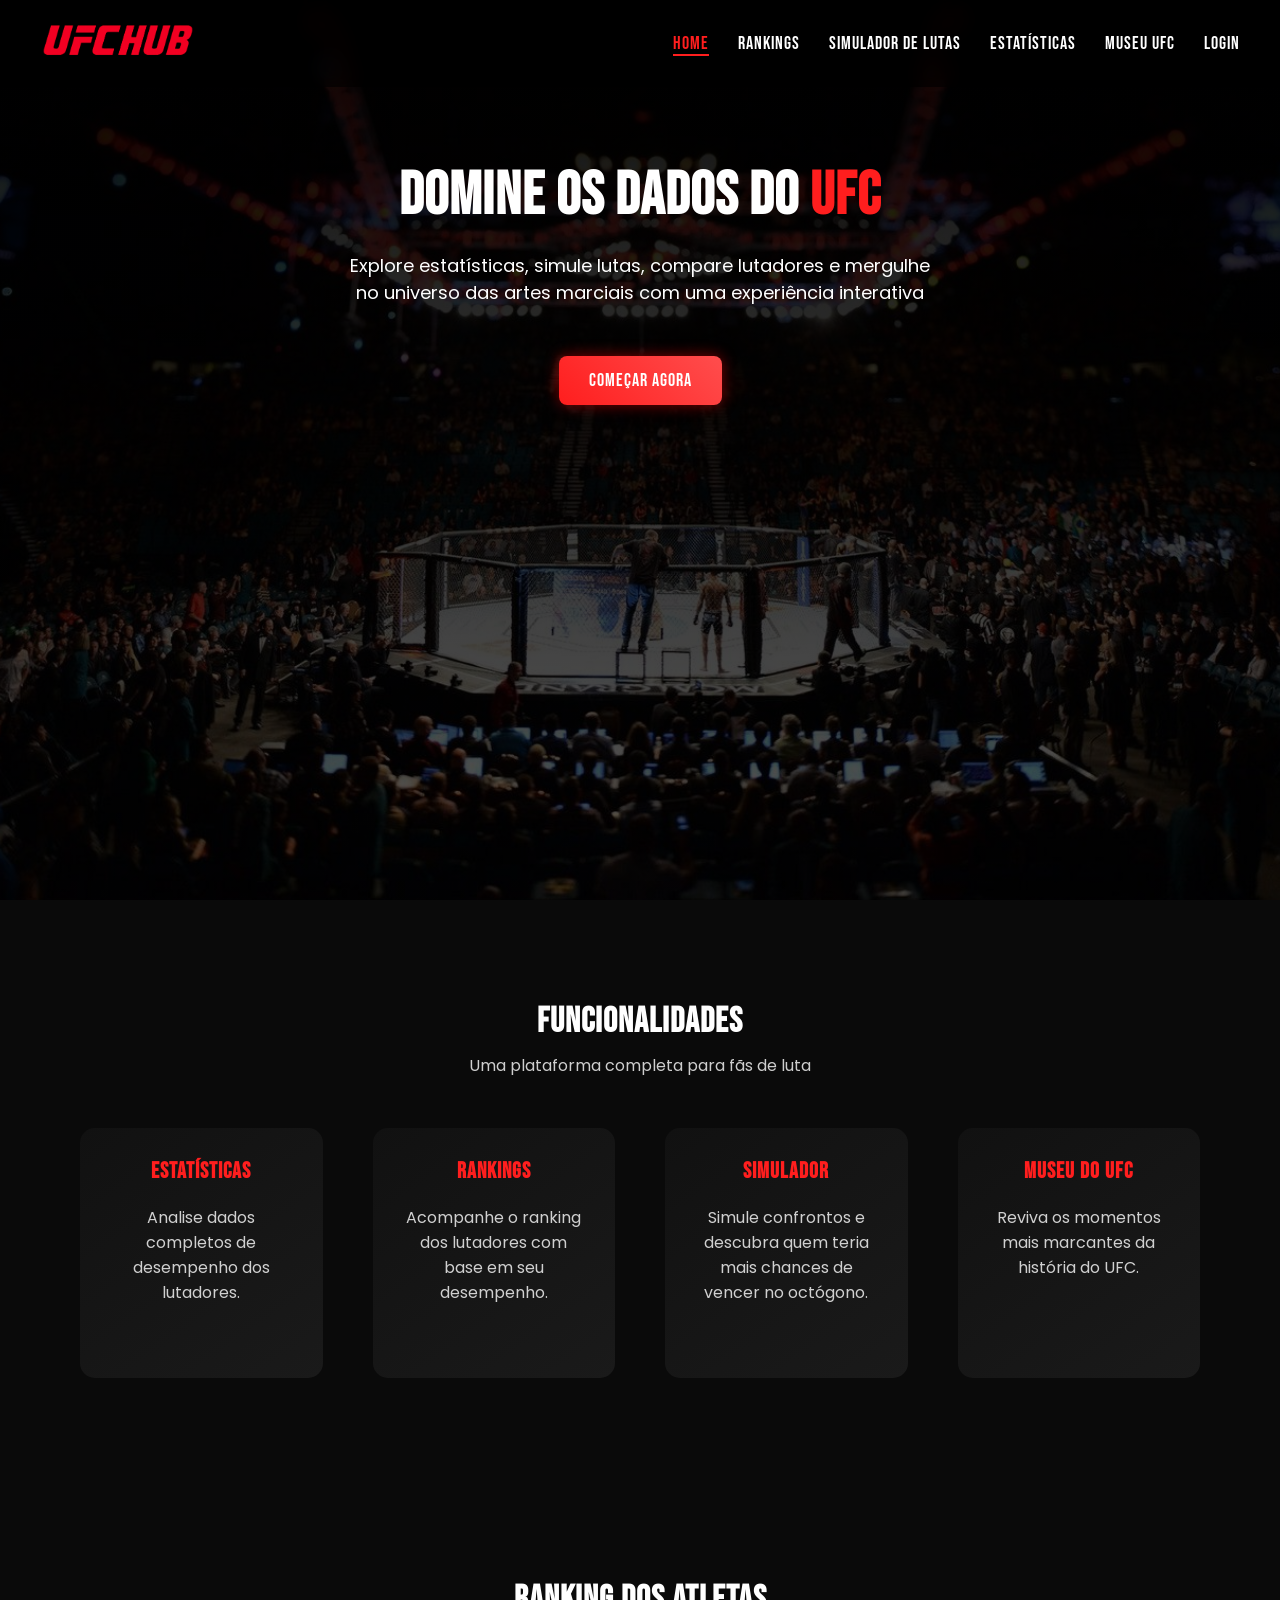
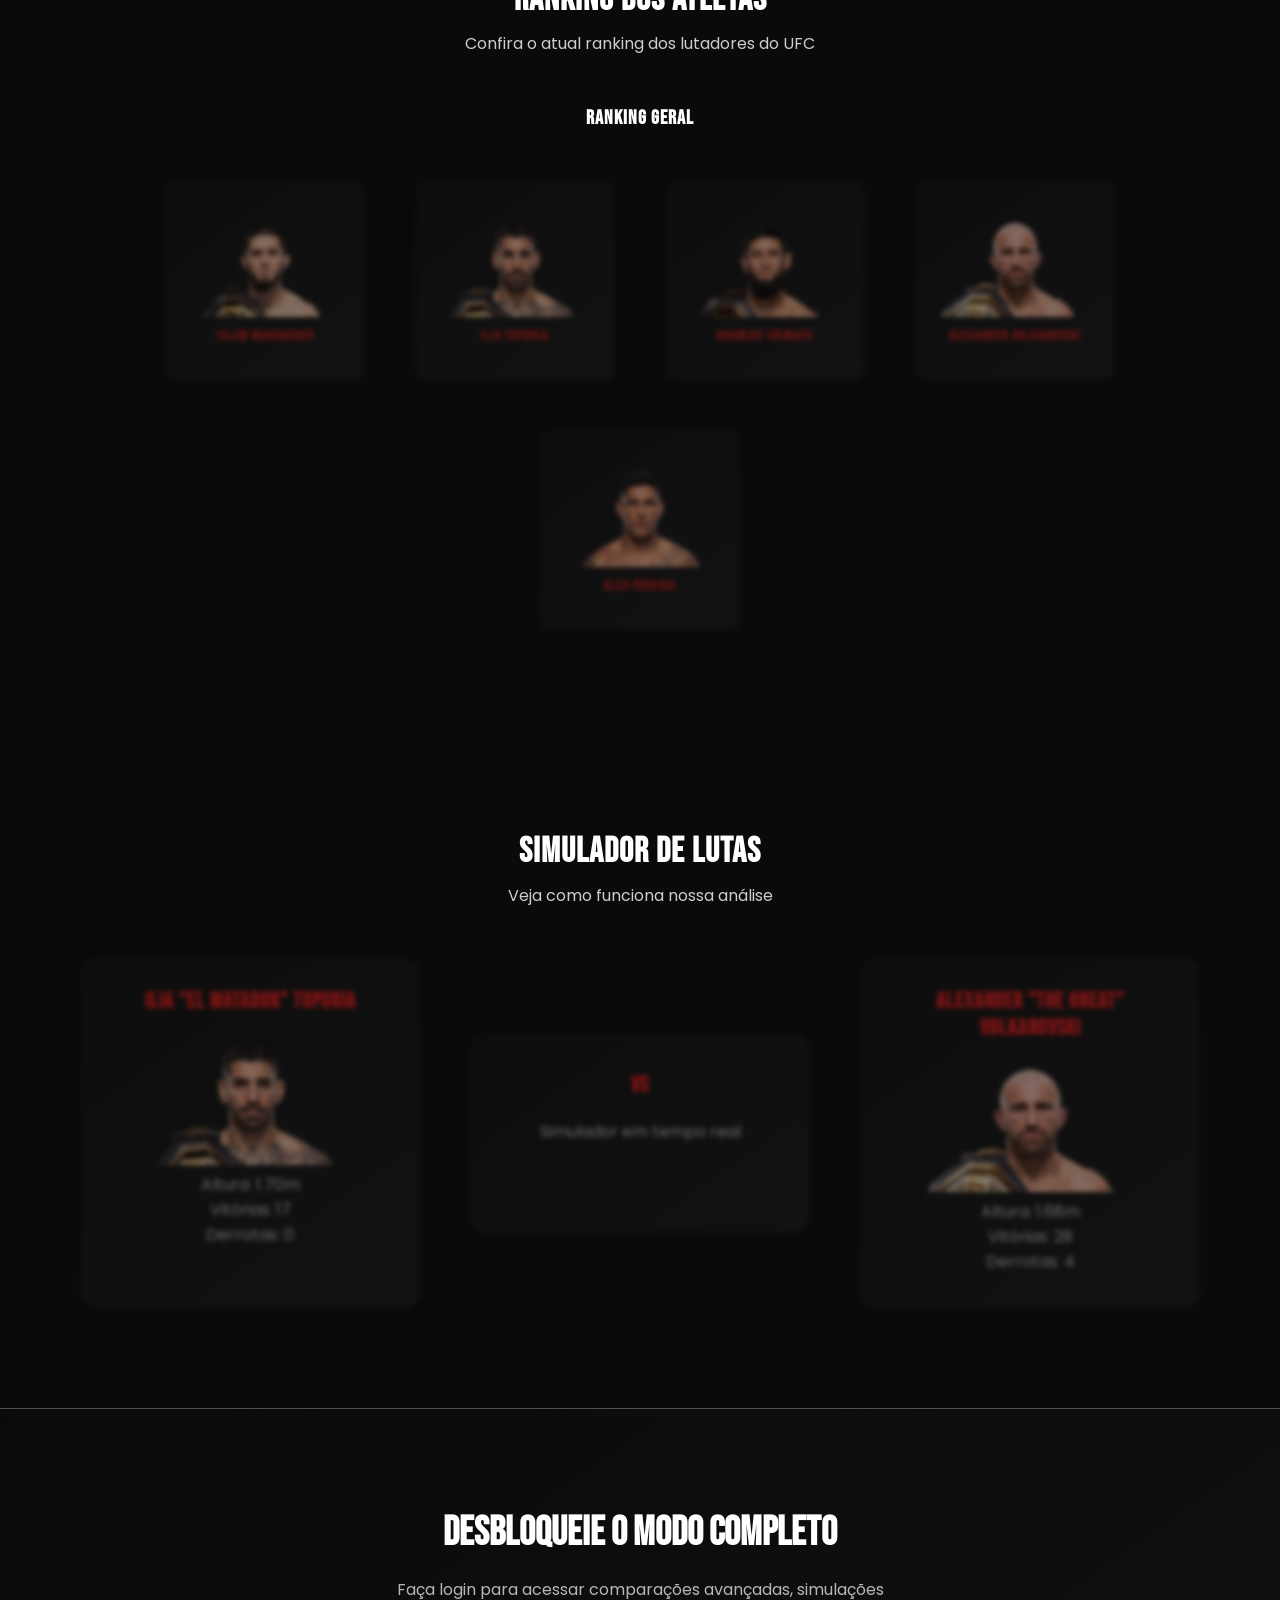
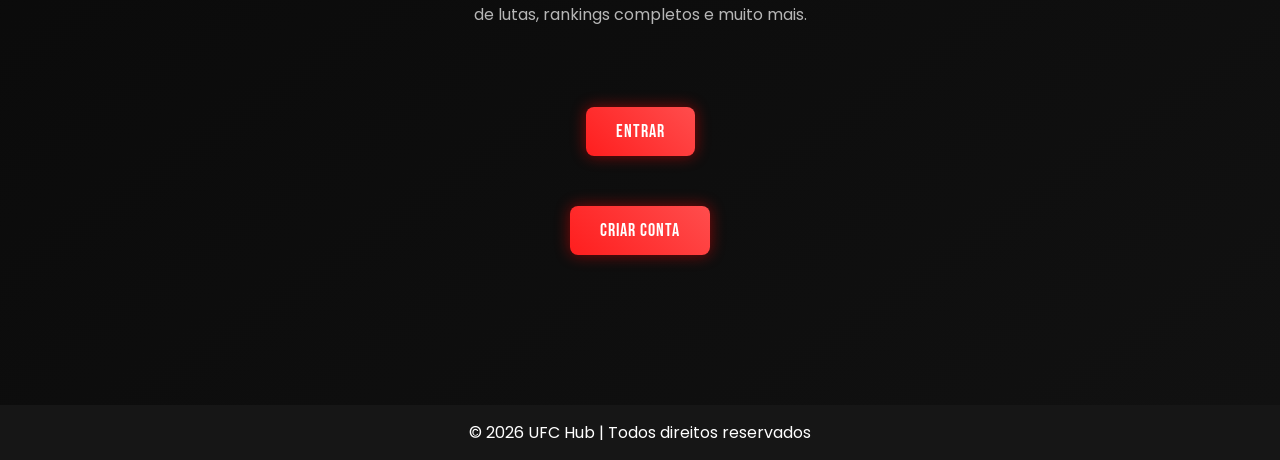
==== public/index.html @ 9c7644bb "Integração com API Web-Data-Viz e Desenvolvimento da Página de Atleta" ====
<!DOCTYPE html>
<html lang="pt-br">

<head>
    <meta charset="UTF-8">
    <meta name="viewport" content="width=device-width, initial-scale=1.0">
    <link rel="stylesheet" href="css/global.css">
    <link rel="stylesheet" href="css/header.css">
    <link rel="stylesheet" href="css/home.css">
    <link rel="stylesheet" href="css/footer.css">
    <!-- <link href="https://fonts.googleapis.com/css2?family=Bebas+Neue&display=swap" rel="stylesheet"> -->
    <title>UFC Hub</title>
</head>

<body>
    <header class="header">
        <a href="#">
            <img src="assets/ufchub-logo.png" class="logo">
        </a>
        <nav>
            <a href="#"><span class="active">Home</span></a>
            <a href="ranking.html">Rankings</a>
            <a href="#">Simulador de Lutas</a>
            <a href="#">Estatísticas</a>
            <a href="#">Museu UFC</a>
            <a href="login.html">Login</a>
        </nav>
    </header>
    <section class="banner">
        <div class="banner-content">
            <h1>Domine os dados do <span>UFC</span></h1>
            <p>Explore estatísticas, simule lutas, compare lutadores e mergulhe no universo das artes marciais com
                uma experiência interativa</p>
            <button class="btn">Começar agora</button>
        </div>
    </section>
    <section class="section features">
        <h2>Funcionalidades</h2>
        <p>Uma plataforma completa para fãs de luta</p>
        <div class="cards">
            <div class="card">
                <h3>Estatísticas</h3>
                <p>Analise dados completos de desempenho dos lutadores.</p>
            </div>
            <div class="card">
                <h3>Rankings</h3>
                <p>Acompanhe o ranking dos lutadores com base em seu desempenho.</p>
            </div>
            <div class="card">
                <h3>Simulador</h3>
                <p>Simule confrontos e descubra quem teria mais chances de vencer no octógono.</p>
            </div>
            <div class="card">
                <h3>Museu do UFC</h3>
                <p>Reviva os momentos mais marcantes da história do UFC.</p>
            </div>
        </div>
    </section>
    <section class="section ranking">
        <h2>Ranking dos atletas</h2>
        <p>Confira o atual ranking dos lutadores do UFC</p>
        <h3>Ranking Geral</h3>
        <div class="list locked">
            <ul>
                <li>
                    <img src="assets/atletas/perfil-makhachev.avif" alt="Foto Makhachev">
                    <span>Islam Makhachev</span>
                </li>
                <li>
                    <img src="assets/atletas/perfil-topuria.avif" alt="Foto Topuria">
                    <span>Ilia Topuria</span>
                </li>
                <li>
                    <img src="assets/atletas/perfil-chimaev.avif" alt="Foto Chimaev">
                    <span>Khamzat Chimaev</span>
                </li>
                <li>
                    <img src="assets/atletas/perfil-volkanovski.avif" alt="Foto Volkanovski">
                    <span>Alexander Volkanovski</span>
                </li>
                <li>
                    <img src="assets/atletas/perfil-poatan.avif" alt="Foto Poatan">
                    <span>Alex Pereira</span>
                </li>
            </ul>
        </div>
    </section>
    <section class="section comparison">
        <h2>Simulador de lutas</h2>
        <p>Veja como funciona nossa análise</p>

        <div class="cards locked">
            <div class="card">
                <h3>Ilia "El Matador" Topuria</h3>
                <img src="assets/atletas/perfil-topuria.avif" alt="Perfil Topuria">
                <p>Altura: 1.70m<br>Vitórias: 17<br>Derrotas: 0</p>
            </div>
            <div class="card vs-card">
                <h3>VS</h3>
                <p>Simulador em tempo real</p>
            </div>
            <div class="card">
                <h3>Alexander "The Great" Volkanovski</h3>
                <img src="assets/atletas/perfil-volkanovski.avif" alt="Perfil Volkanovski">
                <p>Altura: 1.68m<br>Vitórias: 28<br>Derrotas: 4</p>
            </div>
        </div>
    </section>
    <section class="cta">
        <h2>Desbloqueie o modo completo</h2>
        <p>
            Faça login para acessar comparações avançadas, simulações de lutas,
            rankings completos e muito mais.
        </p>

        <button class="btn" onclick="irParaLogin()">Entrar</button>
        <button class="btn" onclick="irParaCadastro()">Criar Conta</button>
    </section>
    <footer class="footer">
        <p>© 2026 UFC Hub | Todos direitos reservados</p>
    </footer>
</body>

</html>
<script>
    function irParaLogin() {
        window.location.href = "login.html";
    }
    function irParaCadastro() {
        window.location.href = "cadastro.html";
    }
</script>
---- public/css/global.css ----
@import url('https://fonts.googleapis.com/css2?family=Poppins:wght@300;400;600&display=swap');

@font-face {
    font-family: 'Bebas Neue';
    src: url('font/BebasNeue-Regular.ttf') format('truetype');
}

* {
    margin: 0;
    padding: 0;
    box-sizing: border-box;
    font-family: 'Poppins', sans-serif;
}

body {
    background-color: #0a0a0a;
}
---- public/css/header.css ----
@import url('https://fonts.googleapis.com/css2?family=Poppins:wght@300;400;600&display=swap');

.header {
    position: fixed;
    top: 0;
    width: 100%;
    display: flex;
    justify-content: space-between;
    padding: 20px 40px;
    background: rgba(0, 0, 0, 0.564);
    backdrop-filter: blur(10px);
}

.header .logo {
    height: 40px;
    transition: 0.3s;
    cursor: pointer;
}

.logo:hover {
    transform: scale(1.1);
}

.header nav {
    align-self: center;
}

.header nav a {
    font-family: 'Bebas Neue', sans-serif;
    letter-spacing: 1px;
    font-size: 18px;
    color: white;
    text-decoration: none;
    margin-left: 25px;
}

.active {
    font-family: 'Bebas Neue', sans-serif;
    letter-spacing: 1px;
    color: #ff1e1e;
    border-bottom: 2px solid #ff1e1e;
}

.header nav a:hover {
    color: #ff1e1e;
    transition: 0.3s;
}
---- public/css/home.css ----
@import url('https://fonts.googleapis.com/css2?family=Poppins:wght@300;400;600&display=swap');

.banner {
    display: flex;
    justify-content: center;
    background: linear-gradient(rgba(0, 0, 0, 0.945), rgba(0, 0, 0, 0.65)),
    url(../assets/banner.jpg);
    background-position: center;
    background-size: cover;
    height: 100vh;
    padding: 60px;
}

.banner-content h1 {
    color: white;
    font-weight: bold;
    font-size: 60px;
    text-align: center;
    margin-top: 100px;
    margin-bottom: 20px;
    font-family: 'Bebas Neue', sans-serif;
    letter-spacing: 1px;
}

.banner-content span {
    font-family: 'Bebas Neue', sans-serif;
    letter-spacing: 1px;
    color: #ff1e1e;
}

.banner-content p {
    color: rgb(255, 255, 255);
    font-size: 18px;
    text-align: center;
    max-width: 600px;
    margin: auto;
}

.btn {
    display: block;
    margin: 50px auto;
    cursor: pointer;
    padding: 14px 30px;
    border-radius: 8px;
    color: white;
    border: none;
    background: linear-gradient(45deg, #ff1e1e, #ff4d4d);
    font-size: 16px;
    box-shadow: 0 0 15px rgba(255, 0, 0, 0.492);
    transition: 0.3s;
    font-family: 'Bebas Neue', sans-serif;
    letter-spacing: 1px;
    font-size: 18px;
}

.btn:hover {
    transform: scale(1.05);
    box-shadow: 0 0 25px rgba(255, 0, 0, 0.7);
}

.section {
    padding: 100px 80px;
    text-align: center;
}

.section h2 {
    color: white;
    font-size: 35px;
    margin-bottom: 10px;
    font-family: 'Bebas Neue', sans-serif;
    letter-spacing: 1px;
}

.section p {
    color: rgba(255, 255, 255, 0.8);
    margin-bottom: 50px;
}

.cards {
    display: flex;
    justify-content: center;
    align-items: center;
    gap: 50px;
}

.cards p {
    color: rgba(255, 255, 255, 0.8);
}

.card {
    padding: 30px;
    width: 250px;
    height: 250px;
    background: linear-gradient(145deg, #111, #1a1a1a);
    border-radius: 15px;
    transition: 0.3s;
}

.card h3 {
    color: #ff1e1e;
    margin-bottom: 20px;
    font-family: 'Bebas Neue', sans-serif;
    letter-spacing: 1px;
    font-size: 22px;
}

.ranking h3 {
    font-family: 'Bebas Neue', sans-serif;
    letter-spacing: 1px;
    font-size: 20px;
    color: white;
    margin-bottom: 50px;
}

.ranking li {
    color: white;
}

.list ul {
    display: flex;
    justify-content: center;
    gap: 50px;
    list-style: none;
    flex-wrap: wrap;
}

.list li {
    display: flex;
    flex-direction: column;
    align-items: center;
    justify-content: center;
    background: linear-gradient(145deg, #111, #1a1a1a);
    padding: 15px;
    border-radius: 10px;
    width: 200px;
    height: 200px;
    transition: 0.3s;
}

.list li img {
    width: 150px;
    height: 100px;
    margin-bottom: 10px;
}

.list li span {
    font-family: 'Bebas Neue', sans-serif;
    letter-spacing: 1px;
    text-align: center;
    font-size: 14px;
    color: #ff1e1e;
}

.list li:hover {
    transform: translateY(-10px);
    box-shadow: 0 0 25px rgba(255,0,0,0.3);
}

.comparison .card {
    height: 350px;
    width: 350px;
}

.comparison .vs-card {
    display: flex;
    flex-direction: column;
    justify-content: center;
    align-items: center;
    height: 200px;
}

.card:hover {
    transform: translateY(-10px);
    box-shadow: 0 0 25px rgba(255,0,0,0.3);
}

.locked {
    filter: blur(2.5px);
    opacity: 0.5;
}

.cta {
    padding: 100px 20px;
    text-align: center;
    background: linear-gradient(145deg, #0a0a0a, #111);
    border-top: 1px solid rgba(255, 255, 255, 0.277);
}

.cta h2 {
    font-family: 'Bebas Neue', sans-serif;
    font-size: 40px;
    color: white;
    margin-bottom: 20px;
}

.cta p {
    max-width: 500px;
    margin: auto;
    color: rgba(255,255,255,0.7);
    margin-bottom: 80px;
}
---- public/css/footer.css ----
.footer {
    text-align: center;
    background-color: #161616;
    color: white;
    padding: 15px;
}
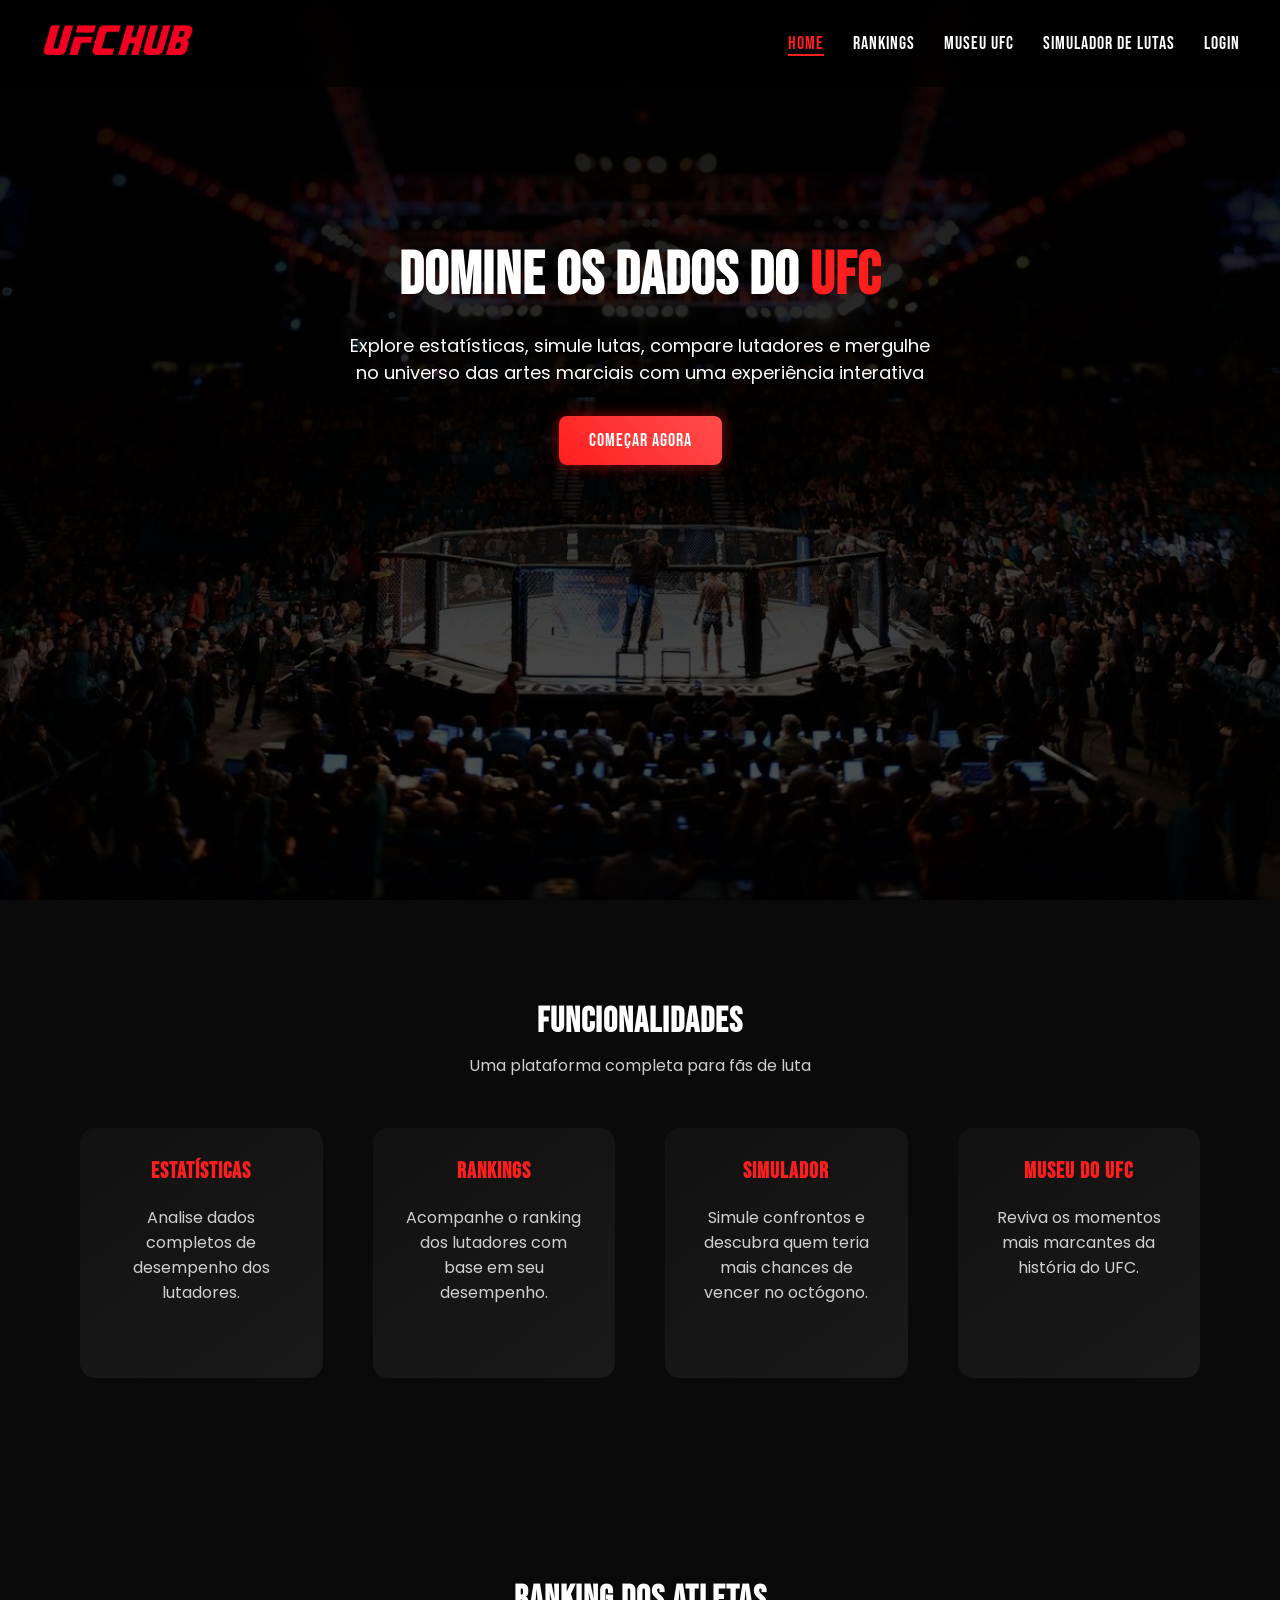
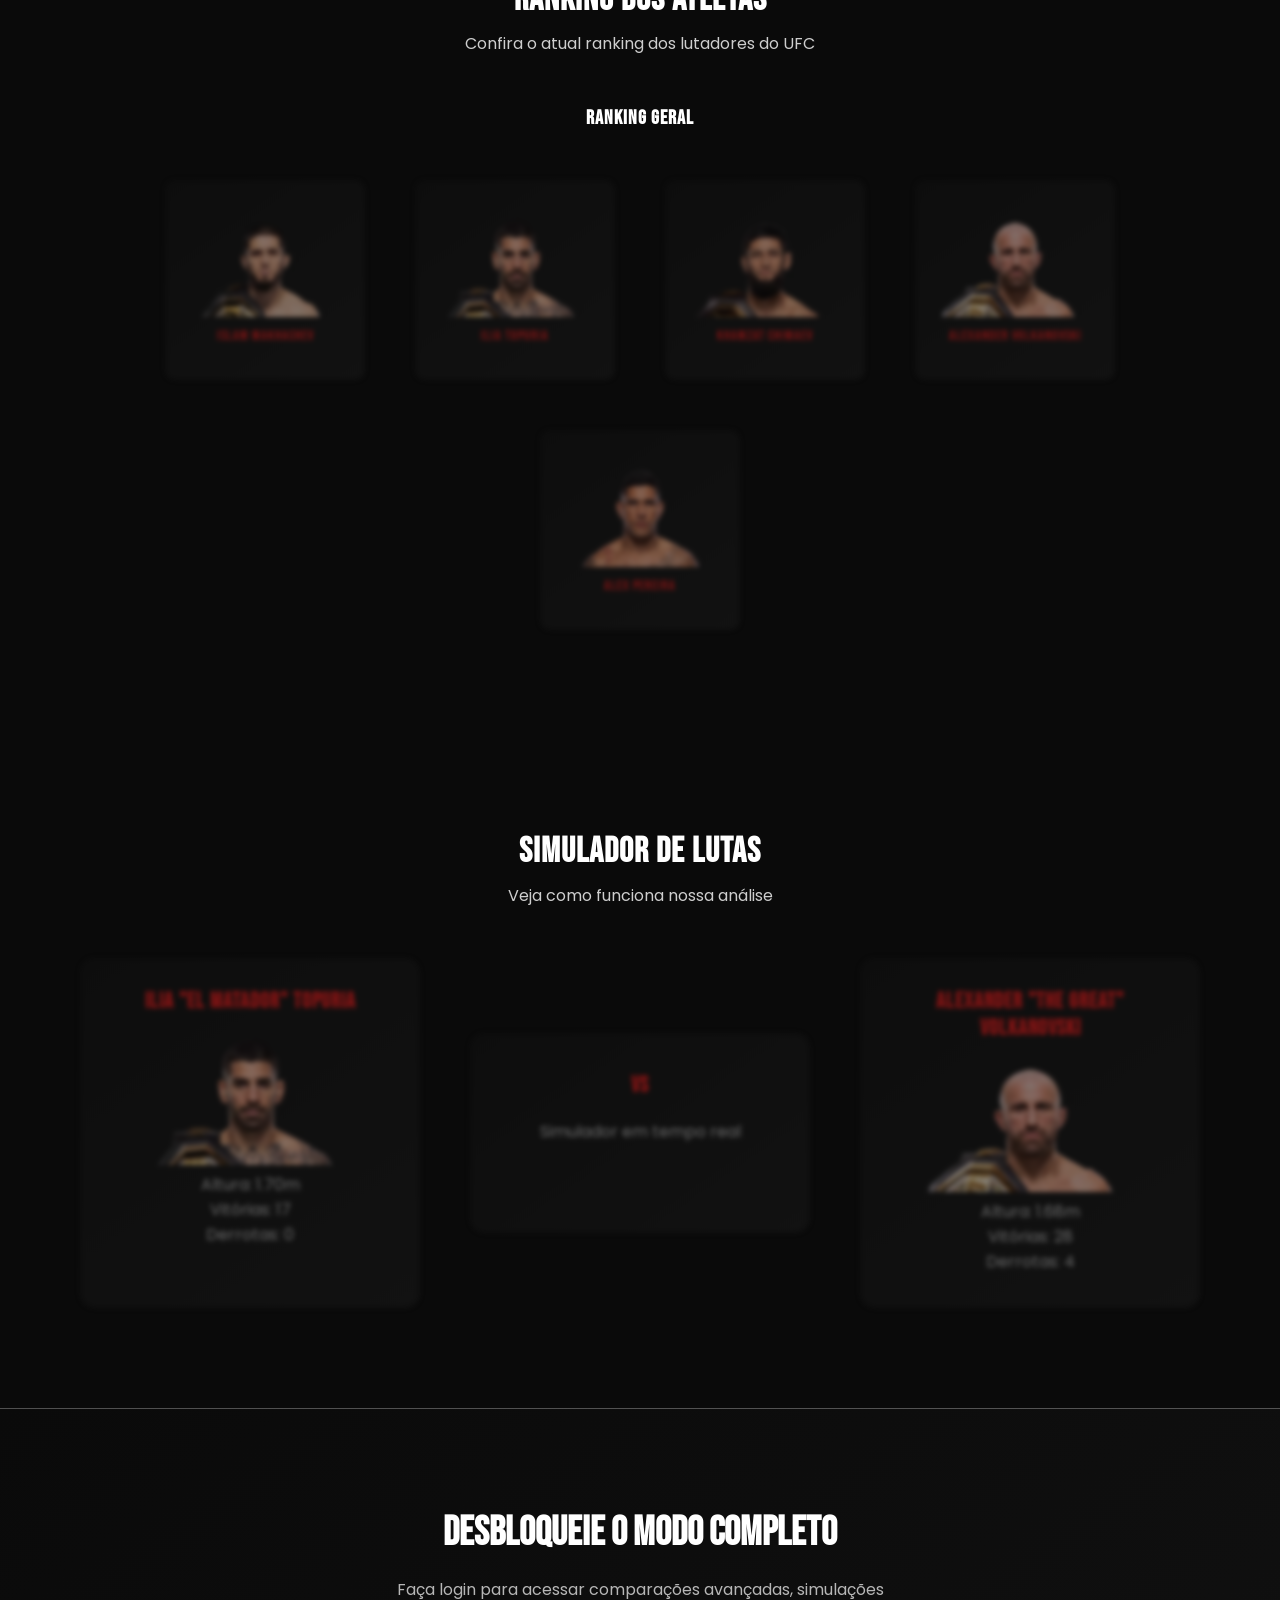
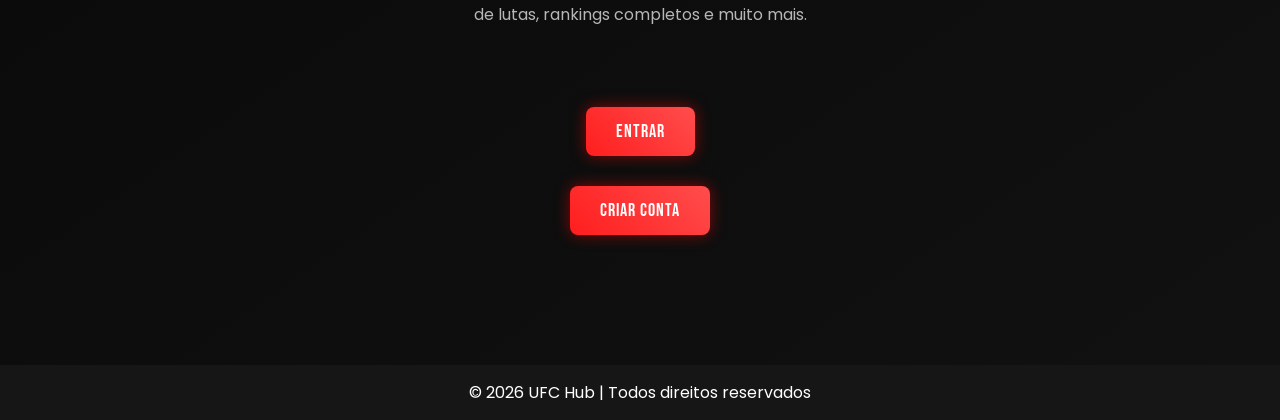
==== commit b3a4cbba: "Finalização da Página de Museu do UFC e Ajustes no CSS" ====
--- a/public/index.html
+++ b/public/index.html
@@ -8,7 +8,6 @@
     <link rel="stylesheet" href="css/header.css">
     <link rel="stylesheet" href="css/home.css">
     <link rel="stylesheet" href="css/footer.css">
-    <!-- <link href="https://fonts.googleapis.com/css2?family=Bebas+Neue&display=swap" rel="stylesheet"> -->
     <title>UFC Hub</title>
 </head>
 
@@ -20,14 +19,14 @@
         <nav>
             <a href="#"><span class="active">Home</span></a>
             <a href="ranking.html">Rankings</a>
-            <a href="#">Simulador de Lutas</a>
-            <a href="#">Estatísticas</a>
-            <a href="#">Museu UFC</a>
+            <a href="museu.html">Museu UFC</a>
+            <a href="simulador.html">Simulador de Lutas</a>
             <a href="login.html">Login</a>
+            <a href="login.html" style="display: none;">Sair</a>
         </nav>
     </header>
     <section class="banner">
-        <div class="banner-content">
+        <div class="banner-title">
             <h1>Domine os dados do <span>UFC</span></h1>
             <p>Explore estatísticas, simule lutas, compare lutadores e mergulhe no universo das artes marciais com
                 uma experiência interativa</p>
@@ -129,4 +128,7 @@
     function irParaCadastro() {
         window.location.href = "cadastro.html";
     }
+    if (sessionStorage.getItem("logado") === "true") {
+
+    }
 </script>
--- a/public/css/home.css
+++ b/public/css/home.css
@@ -8,10 +8,11 @@
     background-position: center;
     background-size: cover;
     height: 100vh;
-    padding: 60px;
-}
-
-.banner-content h1 {
+    /* padding: 60px; */
+    padding: 140px 60px 60px;
+}
+
+.banner-title h1 {
     color: white;
     font-weight: bold;
     font-size: 60px;
@@ -22,13 +23,13 @@
     letter-spacing: 1px;
 }
 
-.banner-content span {
+.banner-title span {
     font-family: 'Bebas Neue', sans-serif;
     letter-spacing: 1px;
     color: #ff1e1e;
 }
 
-.banner-content p {
+.banner-title p {
     color: rgb(255, 255, 255);
     font-size: 18px;
     text-align: center;
@@ -38,7 +39,7 @@
 
 .btn {
     display: block;
-    margin: 50px auto;
+    margin: 30px auto;
     cursor: pointer;
     padding: 14px 30px;
     border-radius: 8px;
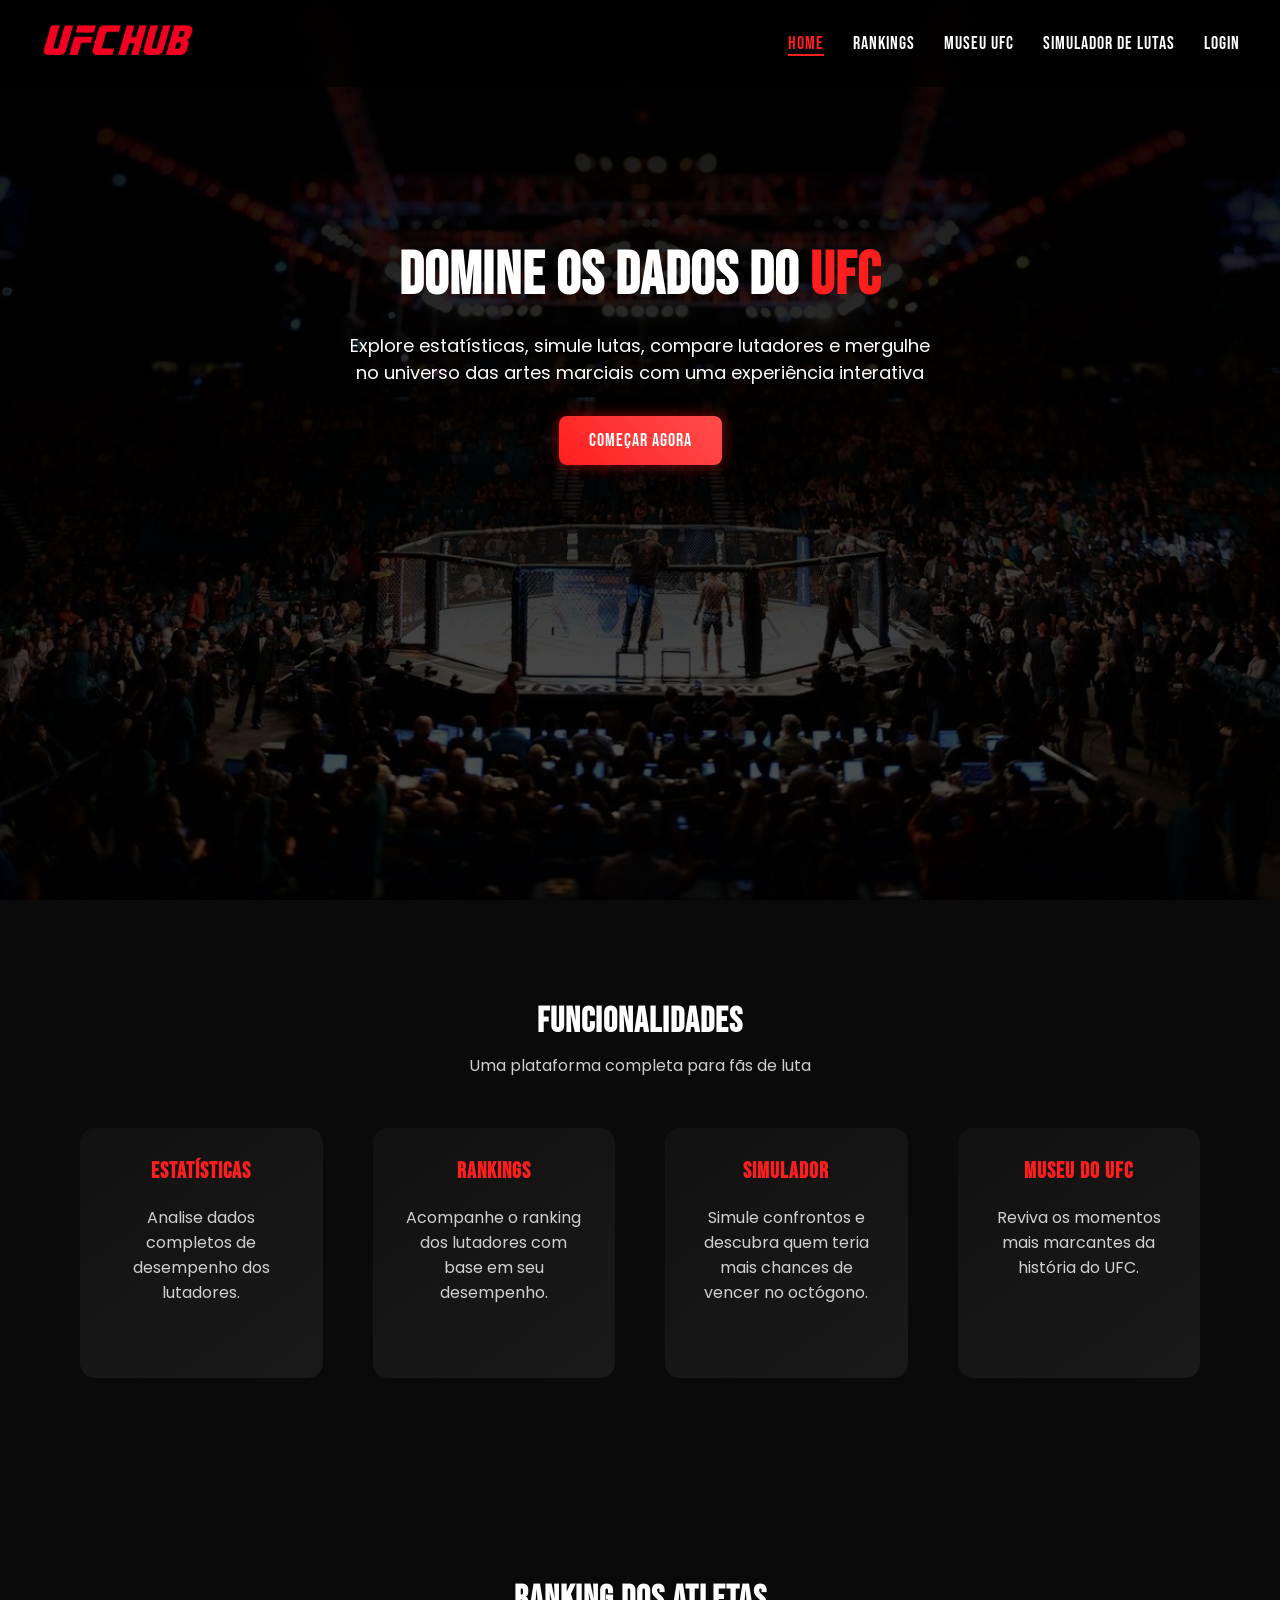
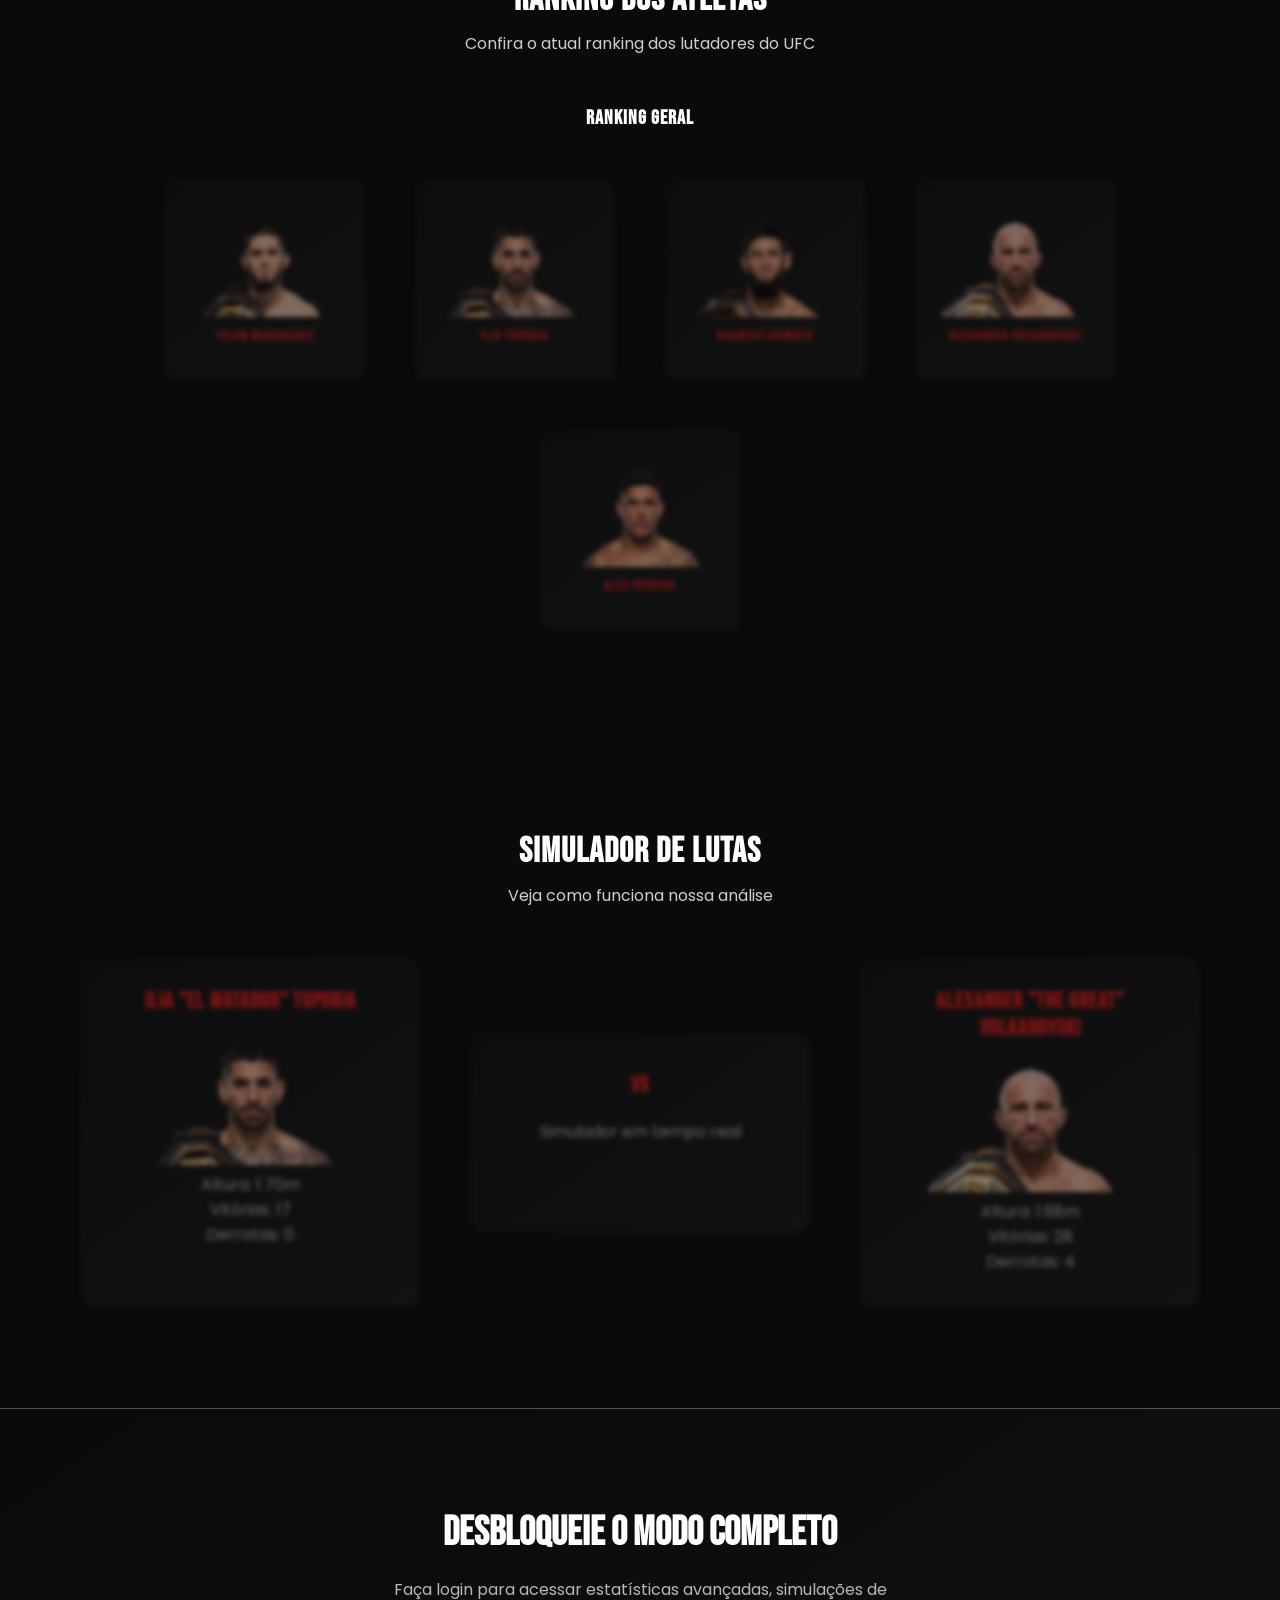
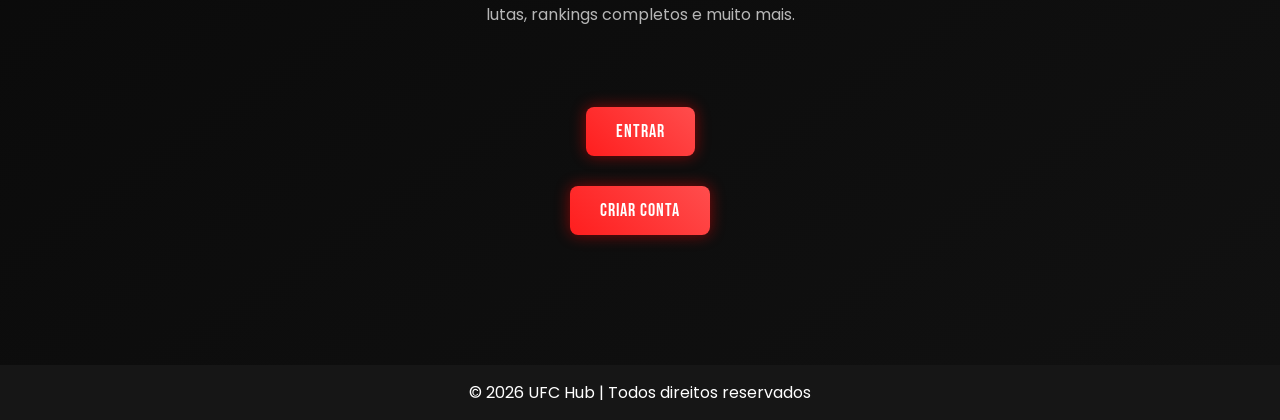
==== commit 93e724bc: "Rotas de Lutas e Alterações na Página de Atletas" ====
--- a/public/index.html
+++ b/public/index.html
@@ -108,7 +108,7 @@
     <section class="cta">
         <h2>Desbloqueie o modo completo</h2>
         <p>
-            Faça login para acessar comparações avançadas, simulações de lutas,
+            Faça login para acessar estatísticas avançadas, simulações de lutas,
             rankings completos e muito mais.
         </p>
 
@@ -128,7 +128,11 @@
     function irParaCadastro() {
         window.location.href = "cadastro.html";
     }
-    if (sessionStorage.getItem("logado") === "true") {
+    function verificarLogin() {
 
+    if (sessionStorage.getItem("logado") !== "true") {
+
+        window.location = "../login.html";
     }
+}
 </script>
--- a/public/css/home.css
+++ b/public/css/home.css
@@ -8,7 +8,6 @@
     background-position: center;
     background-size: cover;
     height: 100vh;
-    /* padding: 60px; */
     padding: 140px 60px 60px;
 }
 
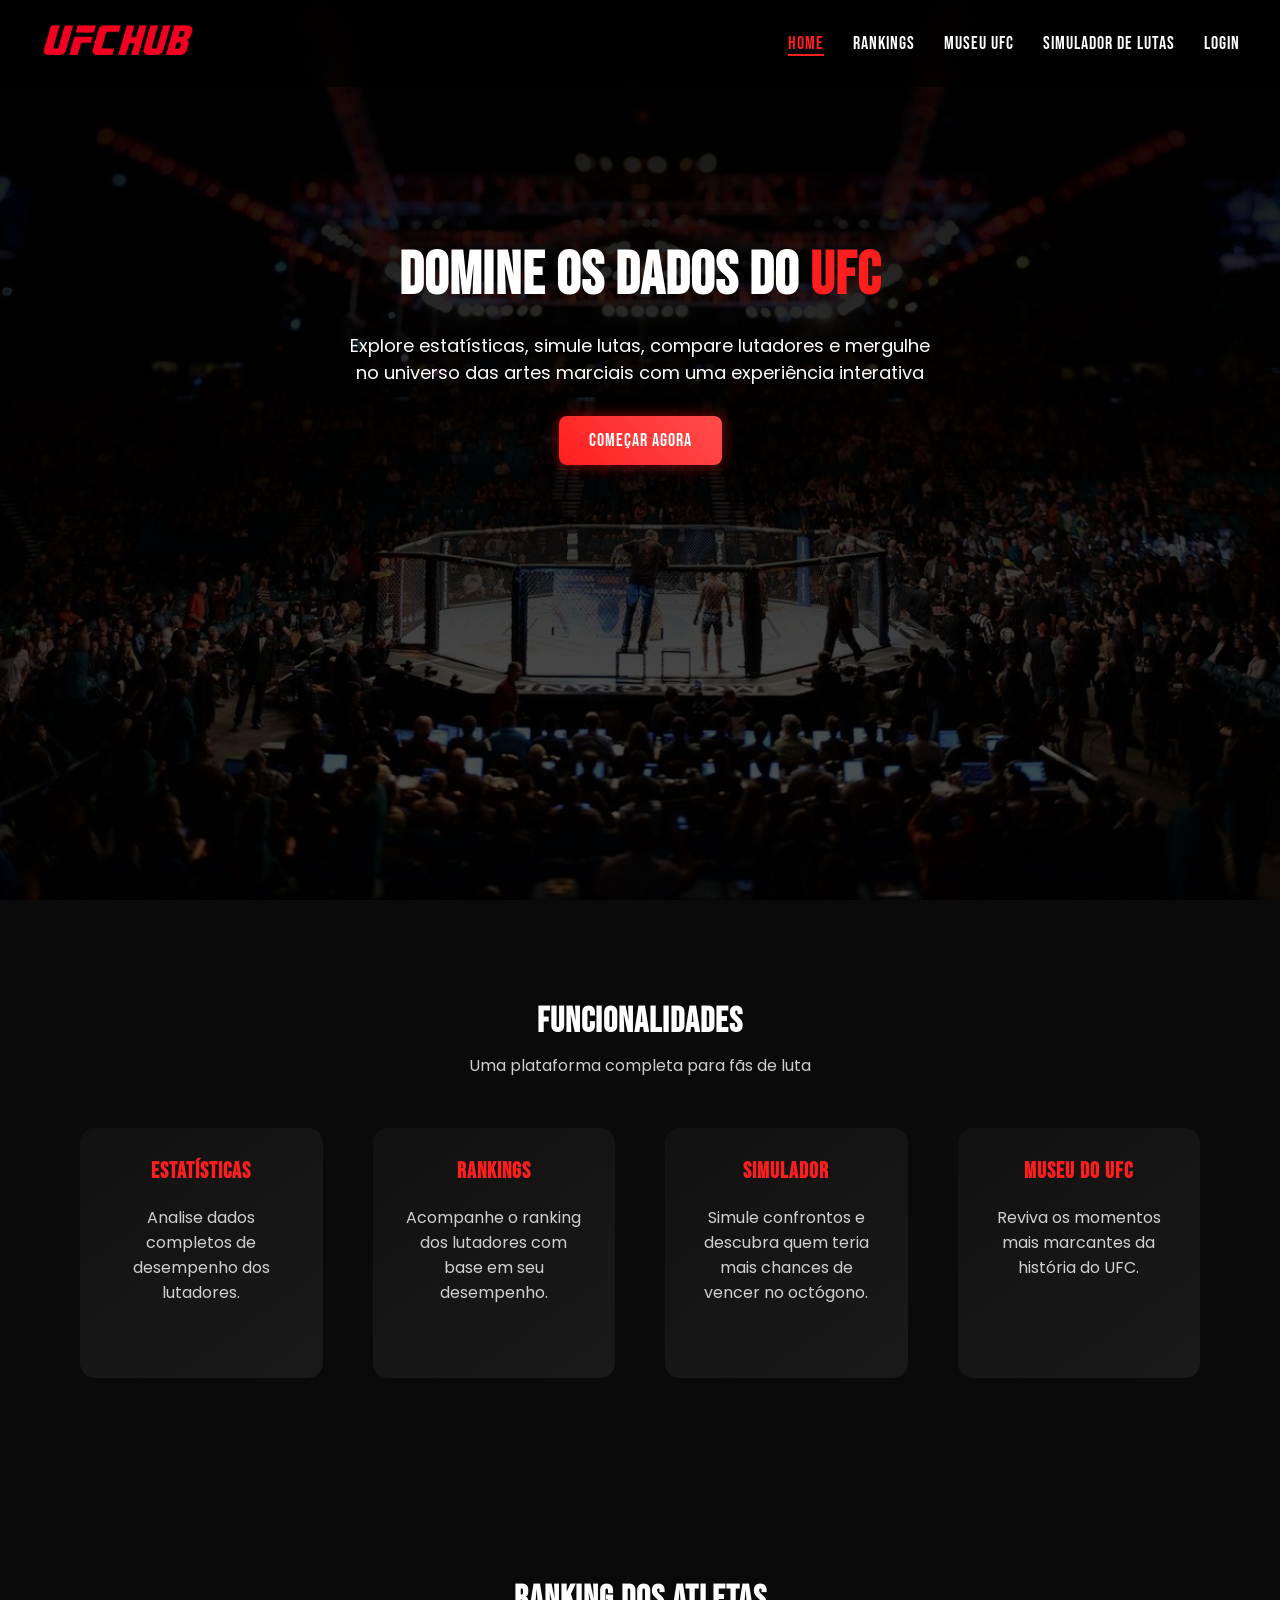
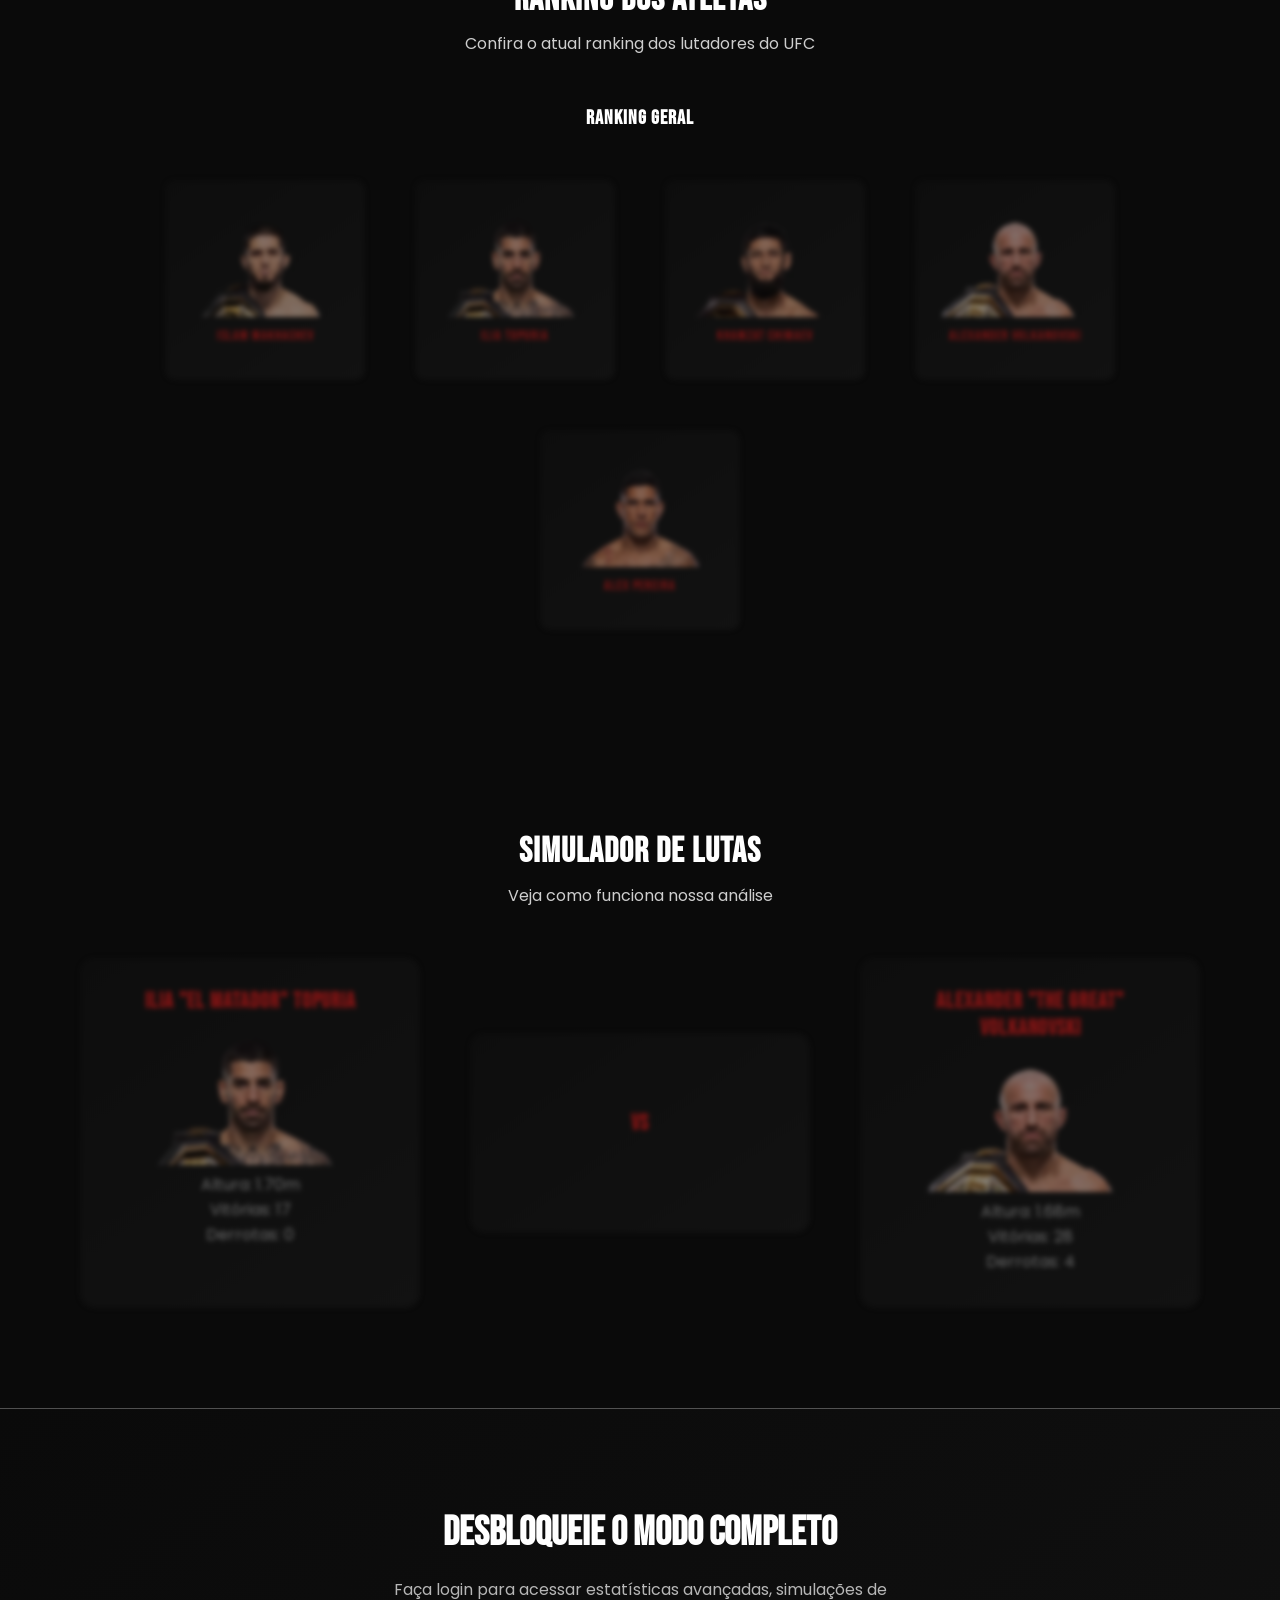
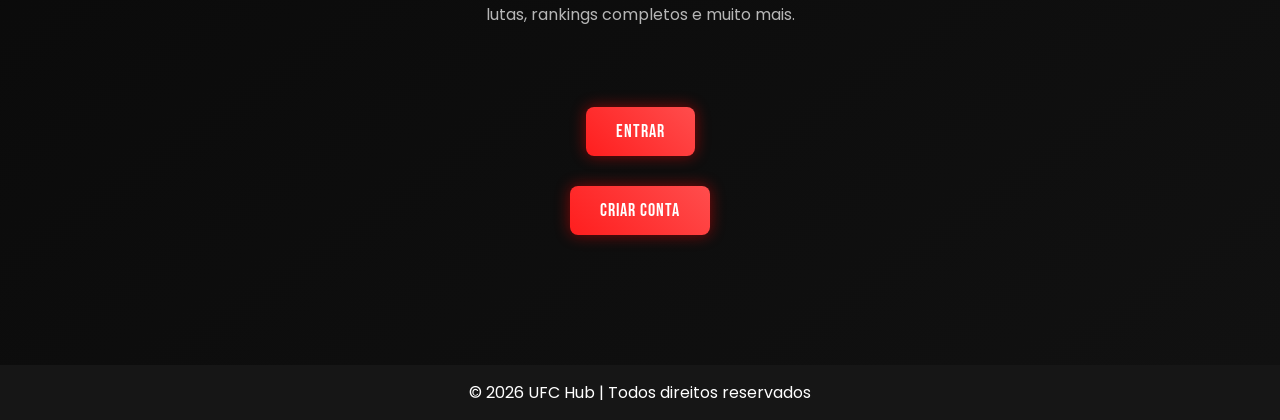
==== commit 6bbc8dab: "Finalização da Página de Perfil e Correção no Fluxo de Navegabilidade" ====
--- a/public/index.html
+++ b/public/index.html
@@ -7,6 +7,7 @@
     <link rel="stylesheet" href="css/global.css">
     <link rel="stylesheet" href="css/header.css">
     <link rel="stylesheet" href="css/home.css">
+    <link rel="stylesheet" href="css/simulador.css">
     <link rel="stylesheet" href="css/footer.css">
     <title>UFC Hub</title>
 </head>
@@ -21,8 +22,7 @@
             <a href="ranking.html">Rankings</a>
             <a href="museu.html">Museu UFC</a>
             <a href="simulador.html">Simulador de Lutas</a>
-            <a href="login.html">Login</a>
-            <a href="login.html" style="display: none;">Sair</a>
+            <a href="login.html" id="linkLogin">Login</a>
         </nav>
     </header>
     <section class="banner">
@@ -96,7 +96,7 @@
             </div>
             <div class="card vs-card">
                 <h3>VS</h3>
-                <p>Simulador em tempo real</p>
+                <!-- <p>Simulador em tempo real</p> -->
             </div>
             <div class="card">
                 <h3>Alexander "The Great" Volkanovski</h3>
@@ -121,6 +121,7 @@
 </body>
 
 </html>
+<script src="js/autenticacao.js"></script>
 <script>
     function irParaLogin() {
         window.location.href = "login.html";
@@ -128,11 +129,7 @@
     function irParaCadastro() {
         window.location.href = "cadastro.html";
     }
-    function verificarLogin() {
-
-    if (sessionStorage.getItem("logado") !== "true") {
-
-        window.location = "../login.html";
+    window.onload = function () {
+        atualizarHeader();
     }
-}
 </script>
--- a/public/css/simulador.css
+++ b/public/css/simulador.css
@@ -0,0 +1,171 @@
+.simulator-page {
+    background-color: #0b0b0b;
+    color: white;
+    padding: 140px 60px 60px;
+}
+
+.simulator-title {
+    text-align: center;
+    margin-bottom: 60px;
+}
+
+.simulator-title h2 {
+    font-family: 'Bebas Neue', sans-serif;
+    font-size: 50px;
+    letter-spacing: 1px;
+    color: white;
+}
+
+.simulator-title p {
+    font-family: Arial;
+    color: #aaa;
+    margin-top: 10px;
+    font-size: 18px;
+}
+
+.fighter-container {
+    display: flex;
+    justify-content: center;
+    align-items: center;
+    gap: 50px;
+}
+
+.fighter-card {
+    width: 350px;
+    background-color: #141313;
+    border-radius: 25px;
+    padding: 30px;
+    text-align: center;
+    border: 1px solid #181818;
+}
+
+.corner {
+    display: inline-block;
+    padding: 8px 18px;
+    border-radius: 20px;
+    margin-bottom: 20px;
+    font-size: 16px;
+    font-weight: bold;
+}
+
+.red {
+    background-color: #ff1e1e;
+}
+
+.blue {
+    background-color: #2360e3;
+}
+
+.fighter-card select {
+    appearance: none;
+    width: 100%;
+    padding: 15px;
+    border-radius: 15px;
+    border: none;
+    background-color: #1c1c1c;
+    color: white;
+    font-size: 16px;
+    margin-bottom: 25px;
+    font-weight: bold;
+    text-align: center;
+}
+
+.fighter-card img {
+    max-width: 170px;
+}
+
+.fighter-card h2 {
+    font-family: 'Bebas Neue', sans-serif;
+    letter-spacing: 1px;
+    font-size: 34px;
+    margin-top: 15px;
+}
+
+.fighter-card p {
+    font-family: Arial;
+    color: #ff1e1e;
+    font-weight: bold;
+    margin-top: 10px;
+    text-align: center;
+    font-size: 16px;
+}
+
+.fighter-card .key {
+    color: white;
+}
+
+.fighter-info {
+    display: flex;
+    flex-direction: row;
+    flex-wrap: wrap;
+    gap: 30px;
+    justify-content: center;
+}
+
+.vs {
+    font-size: 60px;
+    color: #ff1e1e;
+    font-weight: bold;
+}
+
+.button {
+    text-align: center;
+    margin-top: 60px;
+}
+
+.btn-simular {
+    padding: 18px 50px;
+    border: none;
+    border-radius: 18px;
+    background-color: white;
+    color: black;
+    font-size: 24px;
+    cursor: pointer;
+    font-family: 'Bebas Neue', sans-serif;
+}
+
+.result {
+    margin-top: 50px;
+    text-align: center;
+}
+
+.result h2 {
+    font-size: 42px;
+    color: #ff1e1e;
+    font-family: 'Bebas Neue', sans-serif;
+    margin-bottom: 30px;
+}
+
+.chances {
+    display: flex;
+    justify-content: center;
+    gap: 30px;
+}
+
+.chance-box {
+    width: 220px;
+    background-color: #151515;
+    padding: 25px;
+    border-radius: 20px;
+    border: 1px solid #222;
+}
+
+.chance-box h3 {
+    font-size: 48px;
+    font-family: 'Bebas Neue', sans-serif;
+}
+
+.chance-box p {
+    margin-top: 10px;
+    color: white;
+    font-weight: bold;
+    font-family: Arial;
+}
+
+.red-side h3 {
+    color: #ff1e1e;
+}
+
+.blue-side h3 {
+    color: #2563eb;
+}
